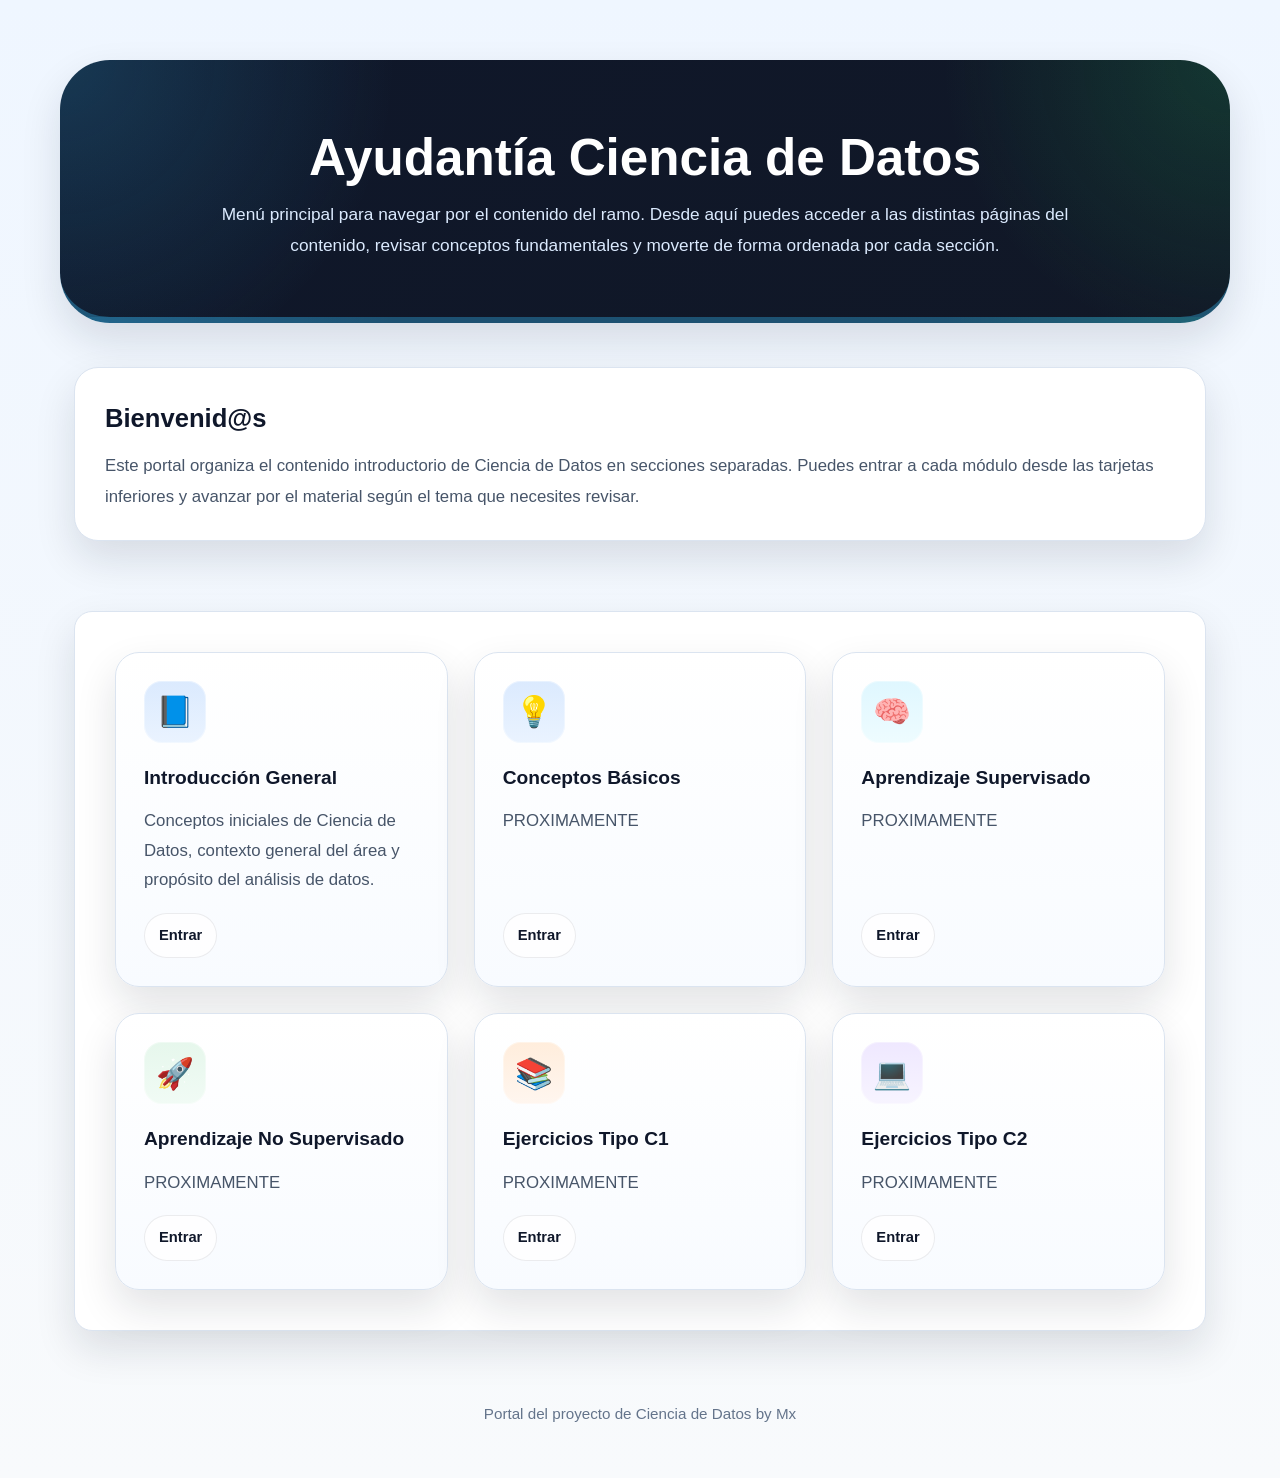
==== index.html @ c7dee8d3 "Add files via upload" ====
<!DOCTYPE html>
<html lang="es">

<head>
    <meta charset="UTF-8">
    <meta name="viewport" content="width=device-width, initial-scale=1.0">
    <title>Portal | Ciencia de Datos</title>
    <link rel="stylesheet" href="styles.css">
</head>

<body>

    <header class="Menu_Encabezado">
        <div class="Menu_Hero">
            <div class="Menu_Wrap">

                <h1 class="Menu_Titulo">
                    Ayudantía Ciencia de Datos
                </h1>

                <p class="Menu_Subtitulo">
                    Menú principal para navegar por el contenido del ramo. Desde aquí puedes acceder
                    a las distintas páginas del contenido, revisar conceptos fundamentales y moverte
                    de forma ordenada por cada sección.
                </p>
            </div>
        </div>
    </header>

    <main class="Menu_Contenido">

        <section class="Menu_Caja_Bienvenida">
            <h2>Bienvenid@s</h2>
            <p>
                Este portal organiza el contenido introductorio de Ciencia de Datos en secciones separadas.
                Puedes entrar a cada módulo desde las tarjetas inferiores y avanzar por el material
                según el tema que necesites revisar.
            </p>
        </section>

        <section class="Menu_Grid">

            <a class="Menu_Tarjeta Menu_Azul" href="introduccion.html">
                <div class="Menu_Icono">📘</div>
                <h3>Introducción General</h3>
                <p>
                    Conceptos iniciales de Ciencia de Datos, contexto general del área y propósito
                    del análisis de datos.
                </p>
                <span class="Menu_Boton">Entrar</span>
            </a>

            <a class="Menu_Tarjeta Menu_Azul" href="conceptos_basicos.html">
                <div class="Menu_Icono">💡</div>
                <h3>Conceptos Básicos</h3>
                <p>
                    PROXIMAMENTE
                </p>
                <span class="Menu_Boton">Entrar</span>
            </a>


            <a class="Menu_Tarjeta Menu_Celeste" href="supervisado.html">
                <div class="Menu_Icono">🧠</div>
                <h3>Aprendizaje Supervisado</h3>
                <p>
                    PROXIMAMENTE
                </p>
                <span class="Menu_Boton">Entrar</span>
            </a>

            <a class="Menu_Tarjeta Menu_Verde" href="nosupervisado.html">
                <div class="Menu_Icono">🚀</div>
                <h3>Aprendizaje No Supervisado</h3>
                <p>
                    PROXIMAMENTE
                </p>
                <span class="Menu_Boton">Entrar</span>
            </a>

            <a class="Menu_Tarjeta Menu_Naranja" href="eje_c1">
                <div class="Menu_Icono">📚</div>
                <h3>Ejercicios Tipo C1</h3>
                <p>
                    PROXIMAMENTE
                </p>
                <span class="Menu_Boton">Entrar</span>
            </a>

            <a class="Menu_Tarjeta Menu_Lila" href="eje_c2">
                <div class="Menu_Icono">💻</div>
                <h3>Ejercicios Tipo C2</h3>
                <p>
                    PROXIMAMENTE
                </p>
                <span class="Menu_Boton">Entrar</span>
            </a>

           

        </section>

    </main>

    <footer class="Menu_Pie">
        Portal del proyecto de Ciencia de Datos by Mx
    </footer>

</body>

</html>
---- styles.css ----
/* =========================
   INTRODUCCION HTML
   ========================= */


  :root{
    --bg:#0f172a;
    --panel:#111827;
    --panel-2:#1f2937;
    --soft:#e5eefc;
    --text:#e5e7eb;
    --muted:#94a3b8;
    --primary:#38bdf8;
    --secondary:#22c55e;
    --accent:#f59e0b;
    --card:#ffffff;
    --border:#dbe4f0;
    --shadow:0 18px 40px rgba(15,23,42,.12);
    --radius:18px;
    --max:1500px;
  }

  *{box-sizing:border-box}
  html{scroll-behavior:smooth}
  body{
    margin:50px;
    font-family:Inter, "Segoe UI", Arial, sans-serif;
    background:linear-gradient(180deg, #eff6ff 0%, #f8fafc 100%);
    color:#0f172a;
    line-height:1.75;
  }

  .hero{
    background:
      radial-gradient(circle at top left, rgba(56,189,248,.20), transparent 28%),
      radial-gradient(circle at top right, rgba(34,197,94,.18), transparent 24%),
      linear-gradient(135deg, #0f172a 0%, #111827 100%);
    color:white;
    padding:64px 28px 48px;
    border-bottom:6px solid rgba(56,189,248,.35);
    border-radius: 50px;
    text-align: center;
  }

  .wrap{
    max-width:var(--max);
    margin:0 auto;
    
  }

  .hero h1{
    margin:0 0 12px;
    font-size:clamp(2.1rem, 3.5vw, 3.35rem);
    line-height:1.1;
  }

  .hero p{
    margin:0 auto;
    max-width:920px;
    color:#dbeafe;
    font-size:1.08rem;
    text-align: center;
  }


  .badge{
    padding:9px 15px;
    border-radius:999px;
    background:rgba(255,255,255,.09);
    border:1px solid rgba(255,255,255,.16);
    color:#e2e8f0;
    font-size:.95rem;
  }

  .layout{
    max-width:var(--max);
    margin:32px auto 70px;
    padding:0 24px;
    display:grid;
    grid-template-columns:260px 1fr;
    gap:30px;
    align-items:start;
  }

  .toc{
    position:sticky;
    top:18px;
    background:white;
    border:1px solid var(--border);
    border-radius:var(--radius);
    box-shadow:var(--shadow);
    padding:24px 18px;
  }

  .toc h2{
    margin:0 0 14px;
    font-size:1.1rem;
  }

  .toc ul{
    list-style:none;
    margin:0;
    padding:0;
  }

  .toc li + li{
    margin-top:10px;
  }

  .toc a{
    text-decoration:none;
    color:#1e3a8a;
    display:block;
    padding:9px 10px;
    border-radius:10px;
    transition:.2s ease;
    font-size:.97rem;
  }

  .toc a:hover{
    background:#eff6ff;
    color:#0369a1;
  }

  main{
    display:flex;
    flex-direction:column;
    gap:40px;
  }

  section{
    background:white;
    border:1px solid var(--border);
    border-radius:var(--radius);
    box-shadow:var(--shadow);
    padding:40px;
  }

  h2{
    margin:0 0 18px;
    font-size:1.8rem;
    color:#0f172a;
  }

  h3{
    margin:28px 0 14px;
    color:#0f172a;
    font-size:1.22rem;
  }

  p{
    margin:0 0 14px;
    font-size:1.05rem;
  }

  .muted{
    color:var(--muted);
  }

  .intro-grid,
  .cards,
  .flow,
  .glossary{
    display:grid;
    gap:24px;
  }

  .intro-grid{
    grid-template-columns:repeat(auto-fit, minmax(250px,1fr));
    margin-top:18px;
  }

  .cards{
    grid-template-columns:repeat(auto-fit, minmax(280px,1fr));
    gap:28px;
    margin-top:18px;
  }

  .flow{
    grid-template-columns:repeat(auto-fit, minmax(220px,1fr));
    gap:22px;
    margin-top:18px;
  }

  .glossary{
    grid-template-columns:repeat(auto-fit, minmax(250px,1fr));
    gap:22px;
    margin-top:18px;
  }

  .card,
  .step,
  .gloss{
    border:1px solid var(--border);
    border-radius:18px;
    padding:22px;
    background:linear-gradient(180deg,#ffffff 0%, #f8fbff 100%);
  }

  .card h4,
  .step h4,
  .gloss h4{
    margin:0 0 10px;
    font-size:1.05rem;
  }

  .pill{
    display:inline-flex;
    align-self:flex-start;
    width:auto;
    padding:6px 14px;
    border-radius:999px;
    font-size:.88rem;
    font-weight:700;
    margin-bottom:14px;
    letter-spacing:.2px;
  }

  .blue{background:#e0f2fe; color:#075985}
  .green{background:#dcfce7; color:#166534}
  .orange{background:#fef3c7; color:#92400e}
  .purple{background:#ede9fe; color:#5b21b6}

  .map{
    background:linear-gradient(180deg,#f8fbff 0%, #eef6ff 100%);
    border:1px solid var(--border);
    border-radius:20px;
    padding:40px;
    overflow:auto;
    margin-top:18px;
  }

  .map h3{
    margin-top:0;
    margin-bottom:24px;
    text-align:center;
    font-size:1.35rem;
  }

  .node-center{
    text-align:center;
    margin-bottom:24px;
  }

  .node{
    display:inline-block;
    padding:12px 18px;
    border-radius:14px;
    color:white;
    font-weight:700;
    box-shadow:0 10px 22px rgba(15,23,42,.12);
  }

  .node.main{background:linear-gradient(135deg,#0284c7,#2563eb)}
  .node.sup{background:linear-gradient(135deg,#14b8a6,#0f766e)}
  .node.unsup{background:linear-gradient(135deg,#22c55e,#15803d)}
  .node.sub{background:linear-gradient(135deg,#6366f1,#4338ca)}
  .node.sub2{background:linear-gradient(135deg,#f59e0b,#d97706)}

  .branches{
    display:grid;
    grid-template-columns:1fr 1fr;
    gap:32px;
    align-items:start;
  }

  .branch{
    border:1px dashed #bfd2ee;
    border-radius:18px;
    padding:22px;
    background:white;
  }

  .branch .branch-title{
    text-align:center;
    margin-bottom:18px;
  }

  .subgrid{
    display:grid;
    grid-template-columns:1fr 1fr;
    gap:18px;
  }

  .subbox{
    border:1px solid var(--border);
    border-radius:16px;
    padding:22px;
    background:#f8fbff;
  }

  .subbox ul{
    margin:12px 0 0 20px;
    padding:0;
  }

  .subbox li{
    margin:6px 0;
    line-height:1.65;
  }

  .jupyter-box{
    display:grid;
    grid-template-columns:1.15fr .95fr;
    gap:24px;
    align-items:center;
    margin-top:18px;
  }

  .codebox{
    background:#0b1736;
    color:#e2e8f0;
    border-radius:22px;
    padding:22px 26px;
    font-family:Consolas, "Courier New", monospace;
    font-size:1rem;
    overflow:auto;
    line-height:1.9;
    box-shadow:inset 0 0 0 1px rgba(255,255,255,.04);
  }

  .table-like{
    border:1px solid var(--border);
    border-radius:14px;
    overflow:hidden;
    margin-top:18px;
  }

  .row{
    display:grid;
    grid-template-columns:1fr 1.7fr;
  }

  .row div{
    padding:15px 16px;
    border-bottom:1px solid var(--border);
  }

  .row div:first-child{
    background:#f8fafc;
    font-weight:600;
  }

  .row:last-child div{
    border-bottom:none;
  }

  .callout{
    border-left:5px solid var(--primary);
    background:#f0f9ff;
    padding:16px 18px;
    border-radius:12px;
    margin:18px 0 6px;
    font-size:1.05rem;
  }

  .library-grid{
    display:grid;
    gap:26px;
    margin-top:22px;
  }

  .library-card{
    display:grid;
    grid-template-columns:1.15fr .95fr;
    gap:26px;
    align-items:stretch;
    border:1px solid var(--border);
    border-radius:20px;
    padding:24px;
    background:linear-gradient(180deg,#ffffff 0%, #f8fbff 100%);
  }

  .library-info{
    display:flex;
    flex-direction:column;
    justify-content:center;
  }

  .library-info p{
    margin-bottom:12px;
  }

  .library-code{
    position:relative;
    background:#081633;
    color:#eef4ff;
    border-radius:22px;
    padding:24px 26px;
    font-family:Consolas, "Courier New", monospace;
    font-size:.98rem;
    line-height:1.9;
    overflow:auto;
    display:flex;
    align-items:center;
    min-height:160px;
    box-shadow:
      inset 0 0 0 1px rgba(255,255,255,.04),
      0 8px 24px rgba(8,22,51,.16);
  }

  .library-code pre{
    margin:0;
    white-space:pre-wrap;
    word-break:break-word;
  }

  .typing-cursor{
    display:inline-block;
    width:10px;
    height:1.2em;
    background:#93c5fd;
    margin-left:6px;
    vertical-align:middle;
    border-radius:2px;
    animation:blinkCursor 1s steps(1) infinite;
  }



  .process-diagram{
display:flex;
flex-wrap:wrap;
align-items:stretch;
gap:16px;
margin-top:28px;
}

.process-step{
flex:1 1 220px;
min-width:220px;
border-radius:20px;
padding:20px 18px;
border:1px solid var(--border);
box-shadow:var(--shadow);
background:#ffffff;
position:relative;
}

.process-step h4{
margin:10px 0 10px;
font-size:1.02rem;
line-height:1.35;
}

.process-step p{
margin:0;
font-size:.98rem;
line-height:1.6;
}

.step-number{
width:42px;
height:42px;
border-radius:999px;
display:flex;
align-items:center;
justify-content:center;
font-weight:700;
font-size:.9rem;
background:rgba(255,255,255,.75);
border:1px solid rgba(15,23,42,.08);
}

.process-arrow{
display:flex;
align-items:center;
justify-content:center;
font-size:28px;
font-weight:700;
color:#2563eb;
min-width:24px;
}

/* Colores */
.color-azul{
background:#e6f2ff;
}

.color-white{
background-color: white;
}
.color-celeste{
background:#eaf7fb;
}

.color-verde{
background:#eaf6ee;
}

.color-lima{
background:#f0f9e8;
}

.color-naranja{
background:#fff1e6;
}

.color-amarillo{
background:#fff9e6;
}

.color-morado{
background:#f2edff;
}

.color-rosa{
background:#fdeef4;
}

@media (max-width: 980px){
  .process-diagram{

    display:grid;

    grid-template-columns:repeat(3, 1fr);

    gap:28px;

    margin-top:30px;

    align-items:stretch;

  }

  .process-arrow{
    transform:rotate(90deg);
    min-height:24px;
  }

  .process-step{

    width:100%;
    height:180px;

    border-radius:20px;
    padding:22px;

    border:1px solid rgba(0,0,0,0.05);

    display:flex;
    flex-direction:column;
    justify-content:flex-start;

    box-shadow:0 10px 25px rgba(0,0,0,0.08);

  }
}

  @keyframes blinkCursor{
    0%, 50%{opacity:1}
    51%, 100%{opacity:0}
  }

  footer{
    max-width:var(--max);
    margin:0 auto 50px;
    padding:0 24px;
    color:#475569;
    font-size:.95rem;
  }

  @media (max-width: 1100px){
    .layout{
      grid-template-columns:1fr;
    }

    .toc{
      position:relative;
      top:auto;
    }
  }

  .step-icon{

    font-size:36px;
    margin-bottom:8px;
    text-align: center;
    align-items: center;
  }

  .step-icon img{

    width:180px;
    opacity:0.85;
    

  }

  @media (max-width: 980px){
    .jupyter-box,
    .library-card{
      grid-template-columns:1fr;
    }

    .branches{
      grid-template-columns:1fr;
    }

    .subgrid{
      grid-template-columns:1fr;
    }

    section{
      padding:28px;
    }

    .map{
      padding:28px;
    }
  }



  /* =========================
   MENU PRINCIPAL / INDEX
   ========================= */

.Menu_Encabezado {
  padding: 10px 0 10px 10px;
}

.Menu_Hero {
  background:
    radial-gradient(circle at top left, rgba(56,189,248,.20), transparent 28%),
    radial-gradient(circle at top right, rgba(34,197,94,.18), transparent 24%),
    linear-gradient(135deg, #0f172a 0%, #111827 100%);
  color: white;
  padding: 70px 32px 56px;
  border-bottom: 6px solid rgba(56,189,248,.35);
  border-radius: 50px;
  text-align: center;
  box-shadow: var(--shadow);
}

.Menu_Wrap {
  max-width: 1100px;
  margin: 0 auto;
}

.Menu_Etiqueta {
  display: inline-block;
  padding: 8px 14px;
  border-radius: 999px;
  background: rgba(255,255,255,.10);
  border: 1px solid rgba(255,255,255,.16);
  color: #e2e8f0;
  font-size: .92rem;
  margin-bottom: 18px;
}

.Menu_Titulo {
  margin: 0 0 14px;
  font-size: clamp(2.2rem, 4vw, 4rem);
  line-height: 1.08;
}

.Menu_Subtitulo {
  margin: 0 auto;
  max-width: 850px;
  color: #dbeafe;
  font-size: 1.08rem;
  line-height: 1.8;
}

.Menu_Contenido {
  max-width: var(--max);
  margin: 34px auto 70px;
  padding: 0 24px;
}

.Menu_Caja_Bienvenida {
  background: white;
  border: 1px solid var(--border);
  border-radius: 24px;
  box-shadow: var(--shadow);
  padding: 28px 30px;
  margin-bottom: 30px;
}

.Menu_Caja_Bienvenida h2 {
  margin: 0 0 10px;
  font-size: 1.6rem;
  color: #0f172a;
}

.Menu_Caja_Bienvenida p {
  margin: 0;
  color: #475569;
  line-height: 1.8;
}

.Menu_Grid {
  display: grid;
  grid-template-columns: repeat(auto-fit, minmax(280px, 1fr));
  gap: 26px;
}

.Menu_Tarjeta {
  text-decoration: none;
  color: inherit;
  background: linear-gradient(180deg, #ffffff 0%, #f8fbff 100%);
  border: 1px solid var(--border);
  border-radius: 24px;
  box-shadow: var(--shadow);
  padding: 28px;
  min-height: 240px;
  display: flex;
  flex-direction: column;
  transition: transform .22s ease, box-shadow .22s ease, border-color .22s ease;
}

.Menu_Tarjeta:hover {
  transform: translateY(-6px);
  box-shadow: 0 22px 50px rgba(15,23,42,.14);
  border-color: #c9d9ee;
}

.Menu_Icono {
  width: 62px;
  height: 62px;
  border-radius: 18px;
  display: flex;
  align-items: center;
  justify-content: center;
  font-size: 1.9rem;
  margin-bottom: 18px;
  box-shadow: inset 0 0 0 1px rgba(255,255,255,.35);
}

.Menu_Tarjeta h3 {
  margin: 0 0 12px;
  font-size: 1.2rem;
  color: #0f172a;
}

.Menu_Tarjeta p {
  margin: 0 0 18px;
  color: #475569;
  flex-grow: 1;
}

.Menu_Boton {
  display: inline-flex;
  align-self: flex-start;
  padding: 9px 14px;
  border-radius: 999px;
  font-size: .92rem;
  font-weight: 700;
  border: 1px solid rgba(15,23,42,.08);
  background: rgba(255,255,255,.75);
  color: #0f172a;
}

.Menu_Azul .Menu_Icono {
  background: linear-gradient(180deg, #dbeafe 0%, #eaf3ff 100%);
}

.Menu_Celeste .Menu_Icono {
  background: linear-gradient(180deg, #dff7ff 0%, #eefcff 100%);
}

.Menu_Verde .Menu_Icono {
  background: linear-gradient(180deg, #e6f7ec 0%, #f1fbf5 100%);
}

.Menu_Lila .Menu_Icono {
  background: linear-gradient(180deg, #efe8ff 0%, #f7f4ff 100%);
}

.Menu_Naranja .Menu_Icono {
  background: linear-gradient(180deg, #ffeddc 0%, #fff6ef 100%);
}

.Menu_Rosa .Menu_Icono {
  background: linear-gradient(180deg, #fde7f1 0%, #fff4f8 100%);
}

.Menu_Pie {
  max-width: var(--max);
  margin: 0 auto 40px;
  padding: 0 24px;
  text-align: center;
  color: #64748b;
  font-size: .95rem;
}

@media (max-width: 980px) {
  .Menu_Hero {
    padding: 54px 24px 42px;
    border-radius: 32px;
  }

  .Menu_Contenido {
    padding: 0 14px;
  }

  .Menu_Caja_Bienvenida,
  .Menu_Tarjeta {
    padding: 24px;
  }
}
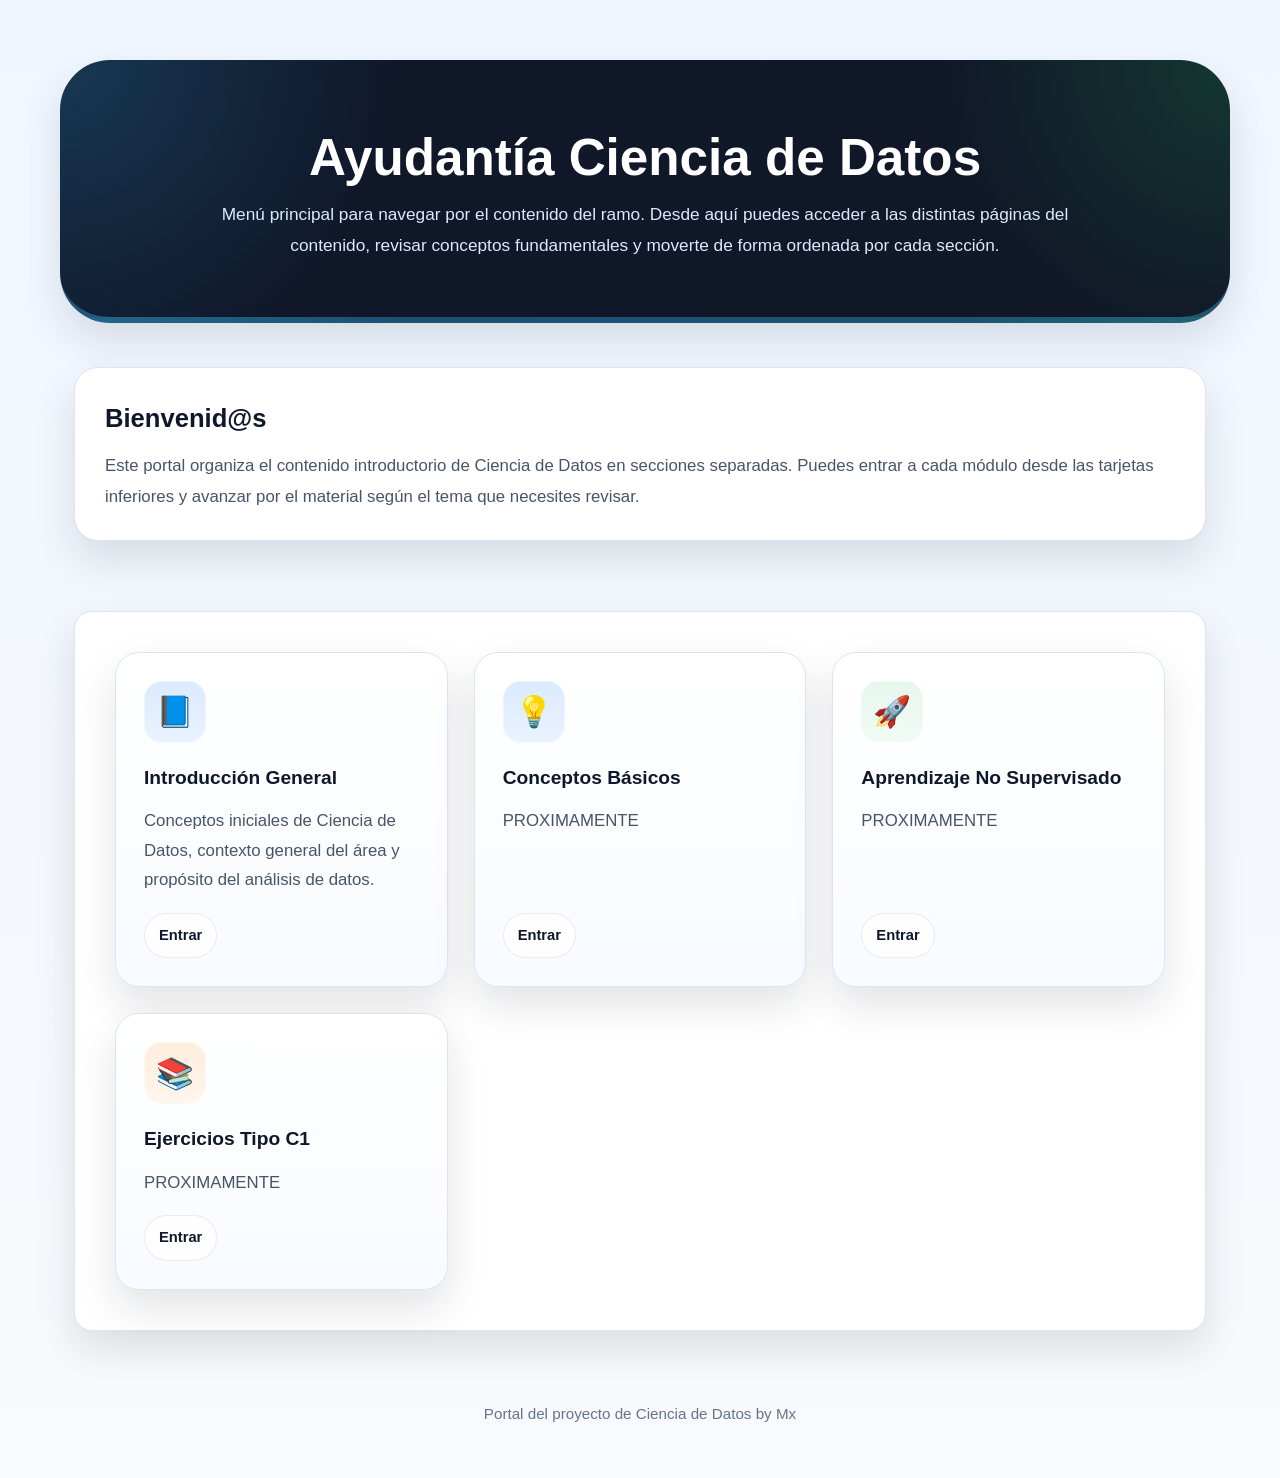
==== commit 65e15624: "cambios intro" ====
--- a/index.html
+++ b/index.html
@@ -60,15 +60,7 @@
             </a>
 
 
-            <a class="Menu_Tarjeta Menu_Celeste" href="supervisado.html">
-                <div class="Menu_Icono">🧠</div>
-                <h3>Aprendizaje Supervisado</h3>
-                <p>
-                    PROXIMAMENTE
-                </p>
-                <span class="Menu_Boton">Entrar</span>
-            </a>
-
+    
             <a class="Menu_Tarjeta Menu_Verde" href="nosupervisado.html">
                 <div class="Menu_Icono">🚀</div>
                 <h3>Aprendizaje No Supervisado</h3>
@@ -87,14 +79,6 @@
                 <span class="Menu_Boton">Entrar</span>
             </a>
 
-            <a class="Menu_Tarjeta Menu_Lila" href="eje_c2">
-                <div class="Menu_Icono">💻</div>
-                <h3>Ejercicios Tipo C2</h3>
-                <p>
-                    PROXIMAMENTE
-                </p>
-                <span class="Menu_Boton">Entrar</span>
-            </a>
 
            
 
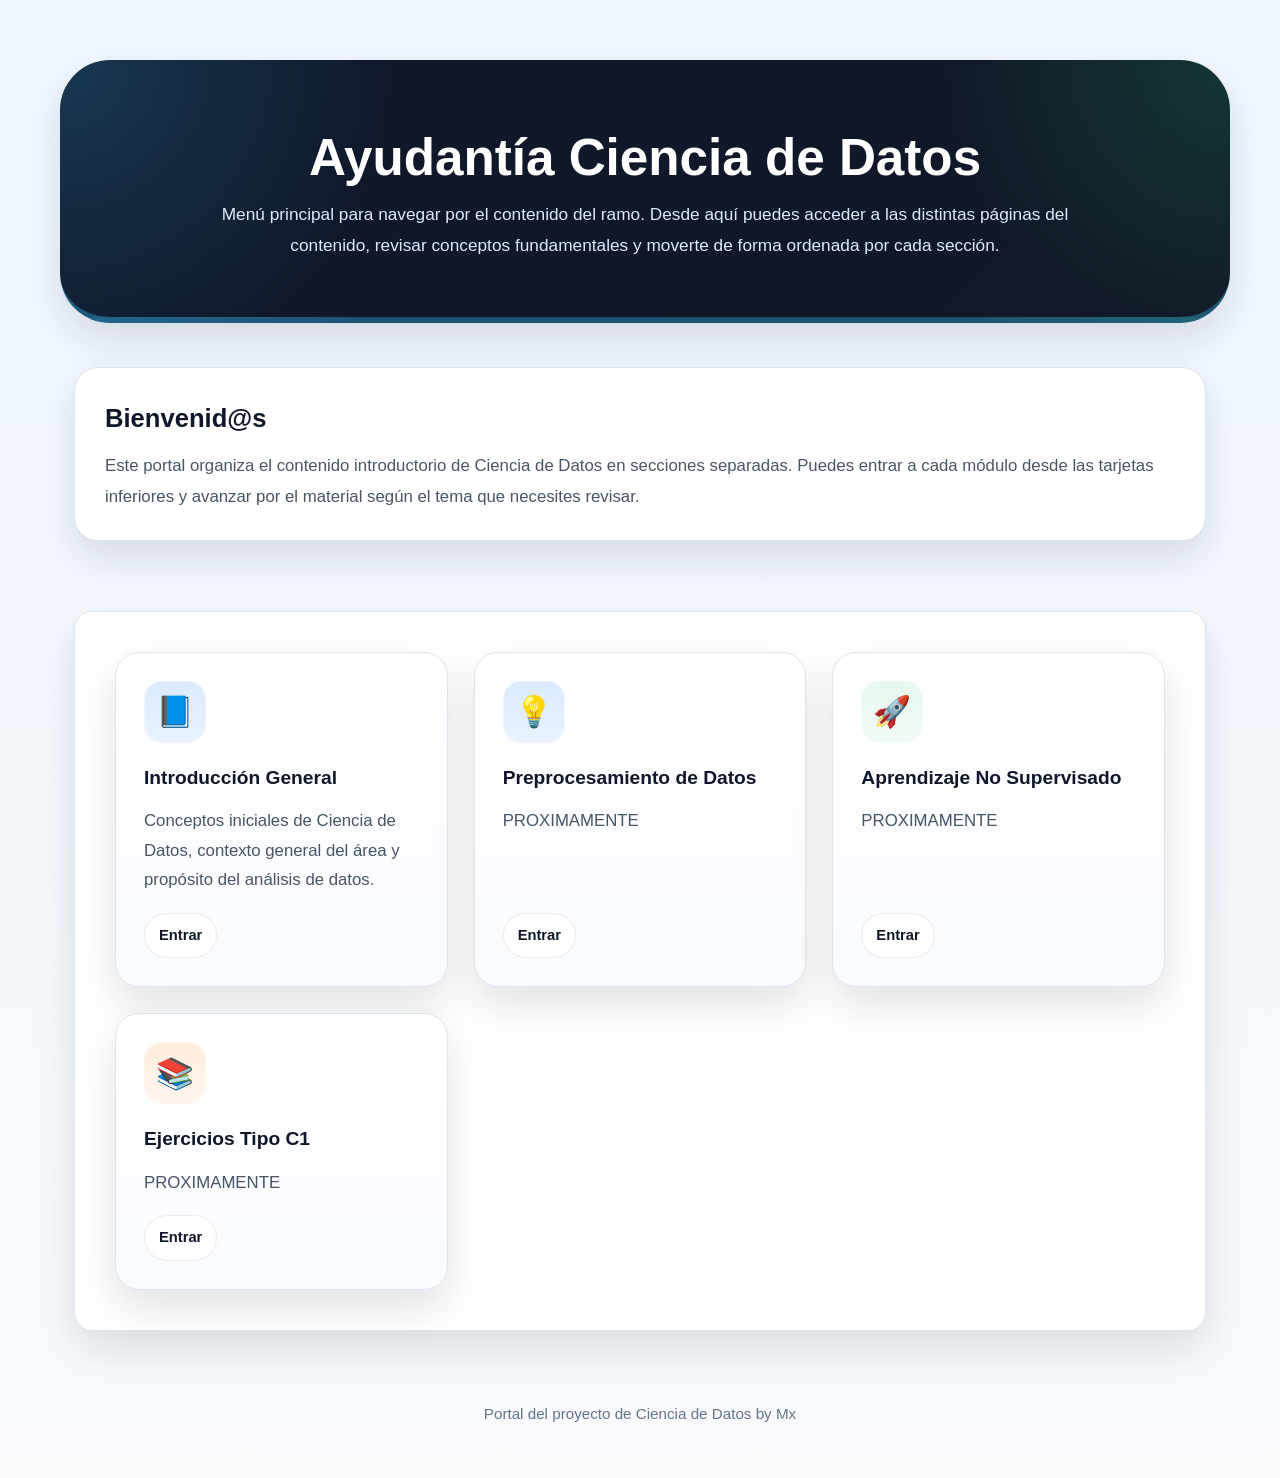
==== commit 60967e70: "preprocesamiento" ====
--- a/index.html
+++ b/index.html
@@ -50,9 +50,9 @@
                 <span class="Menu_Boton">Entrar</span>
             </a>
 
-            <a class="Menu_Tarjeta Menu_Azul" href="conceptos_basicos.html">
+            <a class="Menu_Tarjeta Menu_Azul" href="Preprocesamiento.html">
                 <div class="Menu_Icono">💡</div>
-                <h3>Conceptos Básicos</h3>
+                <h3>Preprocesamiento de Datos</h3>
                 <p>
                     PROXIMAMENTE
                 </p>
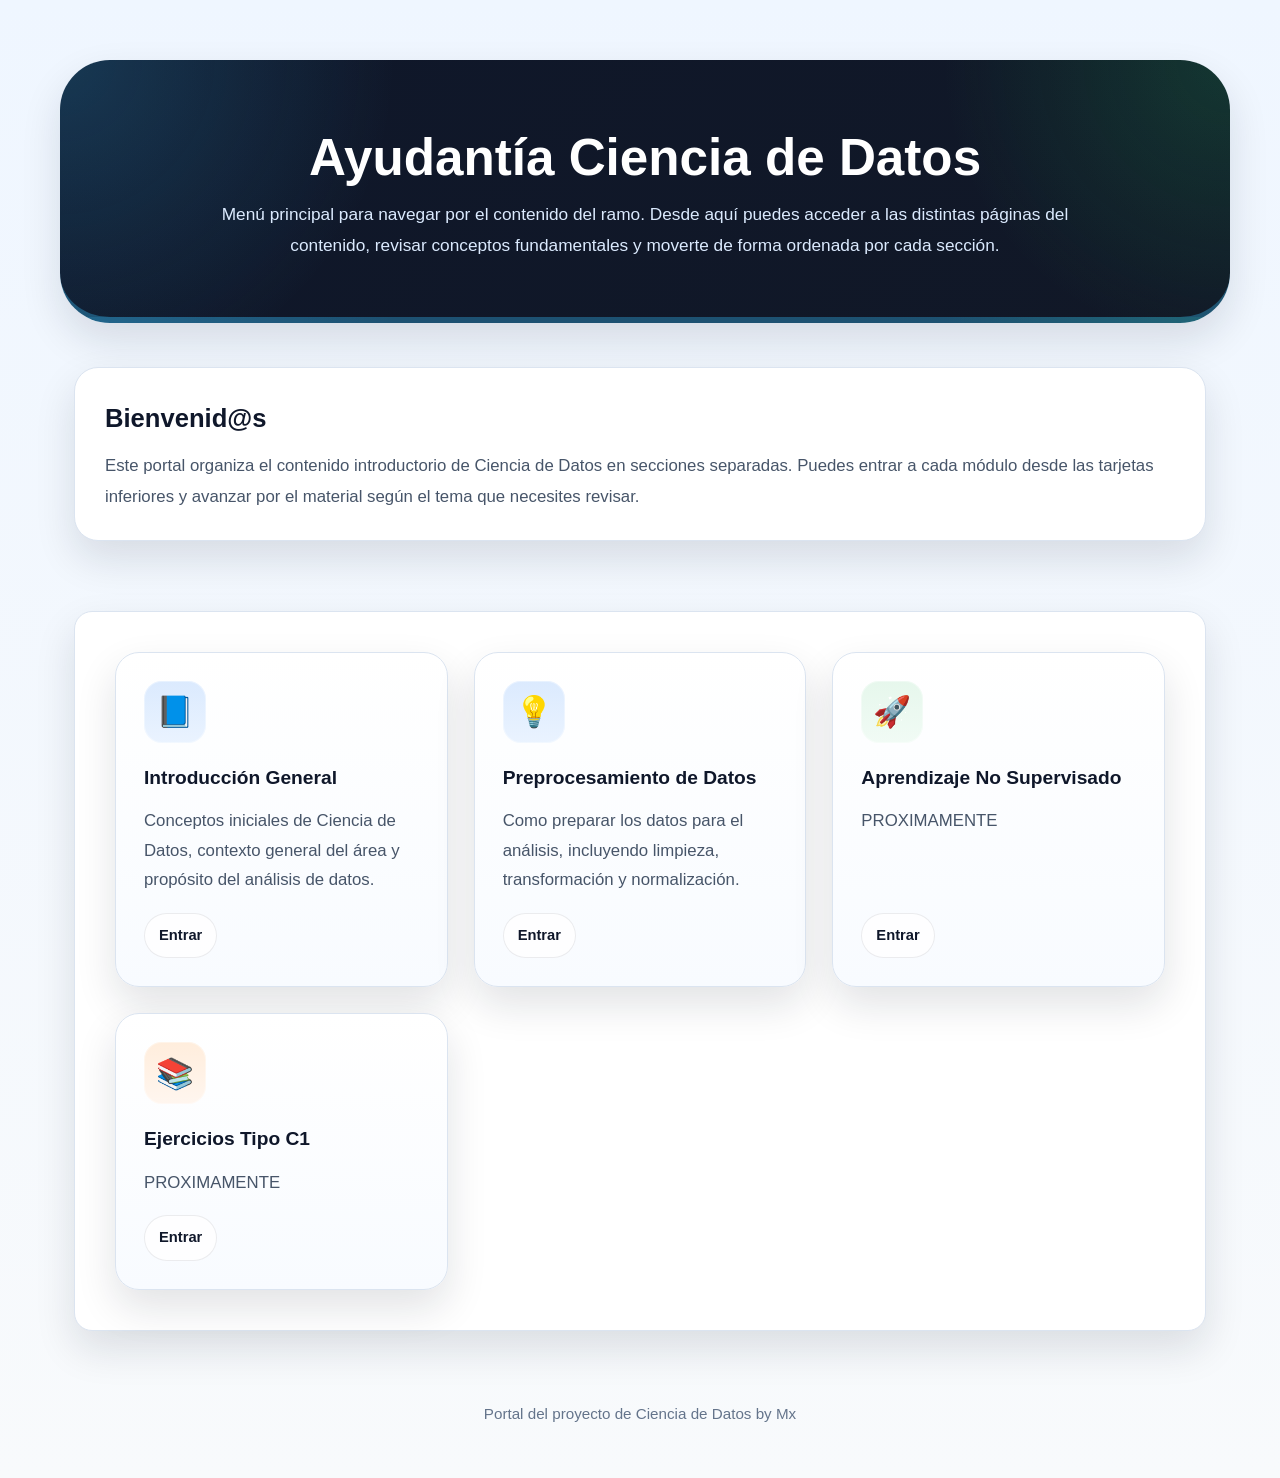
==== commit 4881fdee: "preprocesamiento_3" ====
--- a/index.html
+++ b/index.html
@@ -54,7 +54,8 @@
                 <div class="Menu_Icono">💡</div>
                 <h3>Preprocesamiento de Datos</h3>
                 <p>
-                    PROXIMAMENTE
+                    Como preparar los datos para el análisis, incluyendo limpieza, transformación
+                    y normalización.
                 </p>
                 <span class="Menu_Boton">Entrar</span>
             </a>
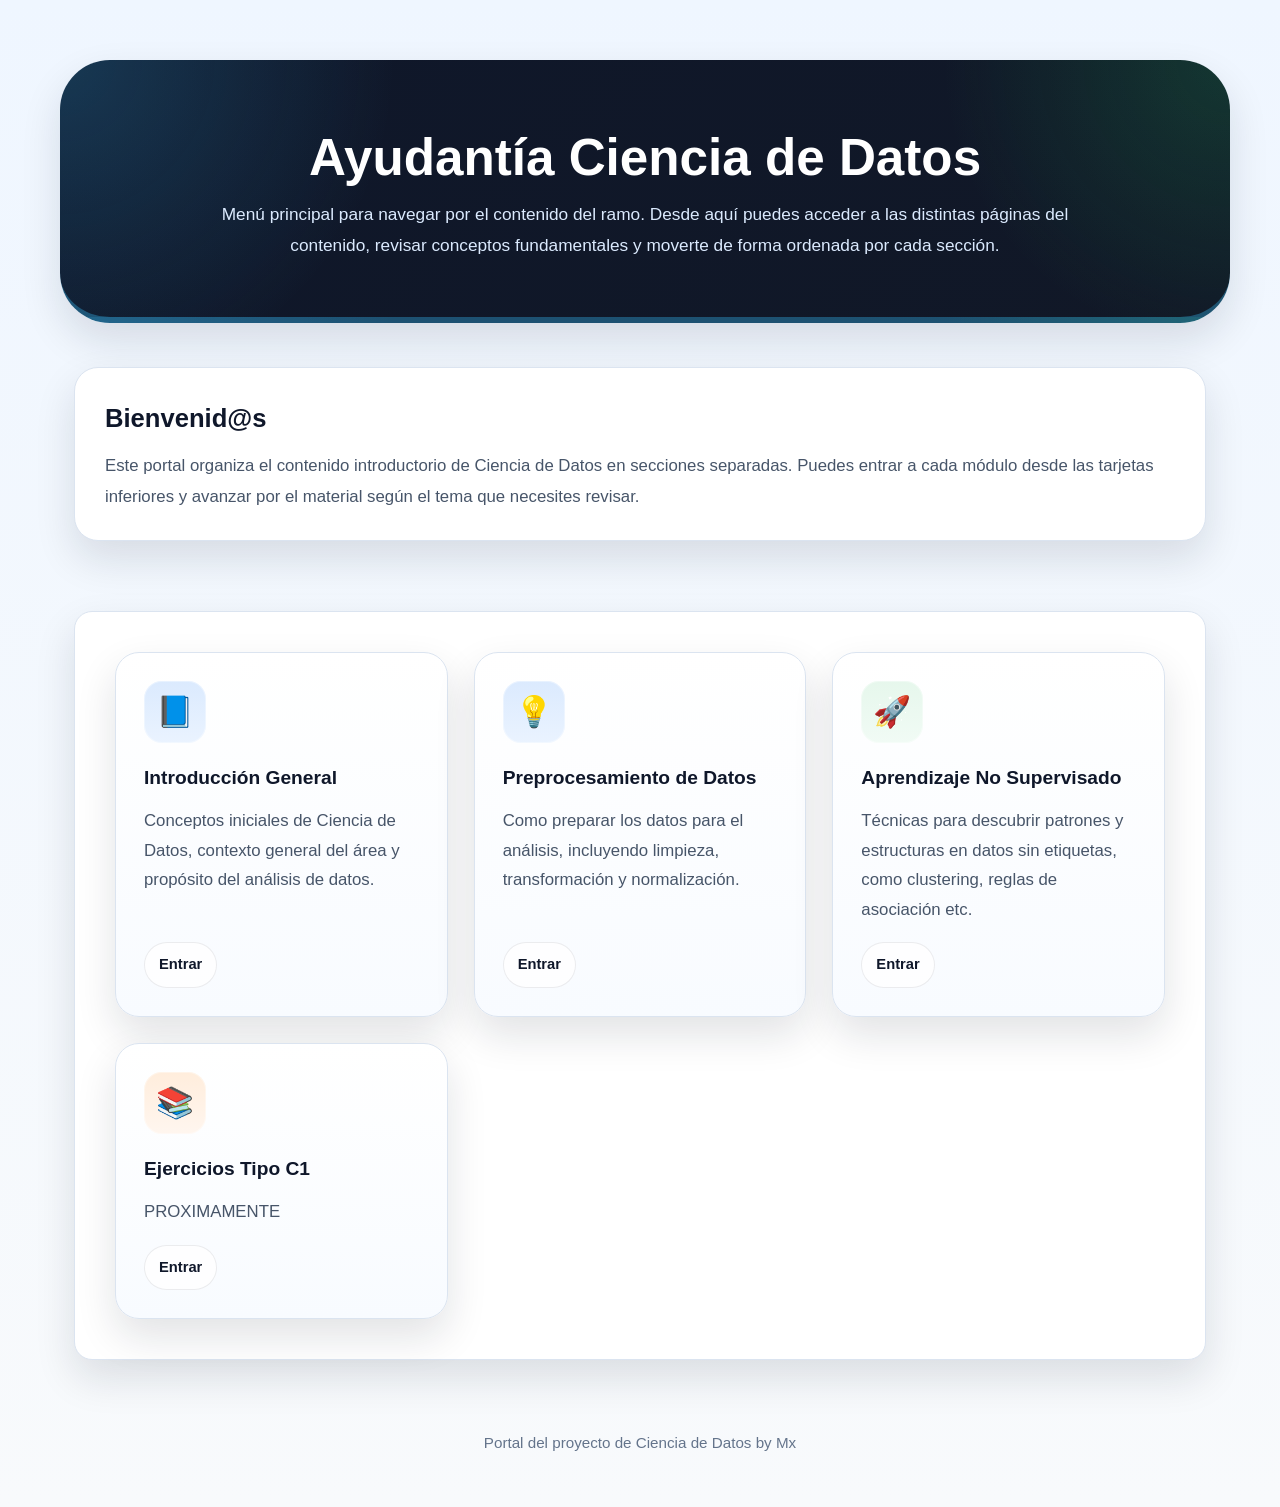
==== commit 1e74573c: "agregamos_nosupervisado_2" ====
--- a/index.html
+++ b/index.html
@@ -66,7 +66,8 @@
                 <div class="Menu_Icono">🚀</div>
                 <h3>Aprendizaje No Supervisado</h3>
                 <p>
-                    PROXIMAMENTE
+                    Técnicas para descubrir patrones y estructuras en datos sin etiquetas, como
+                    clustering, reglas de asociación etc.
                 </p>
                 <span class="Menu_Boton">Entrar</span>
             </a>
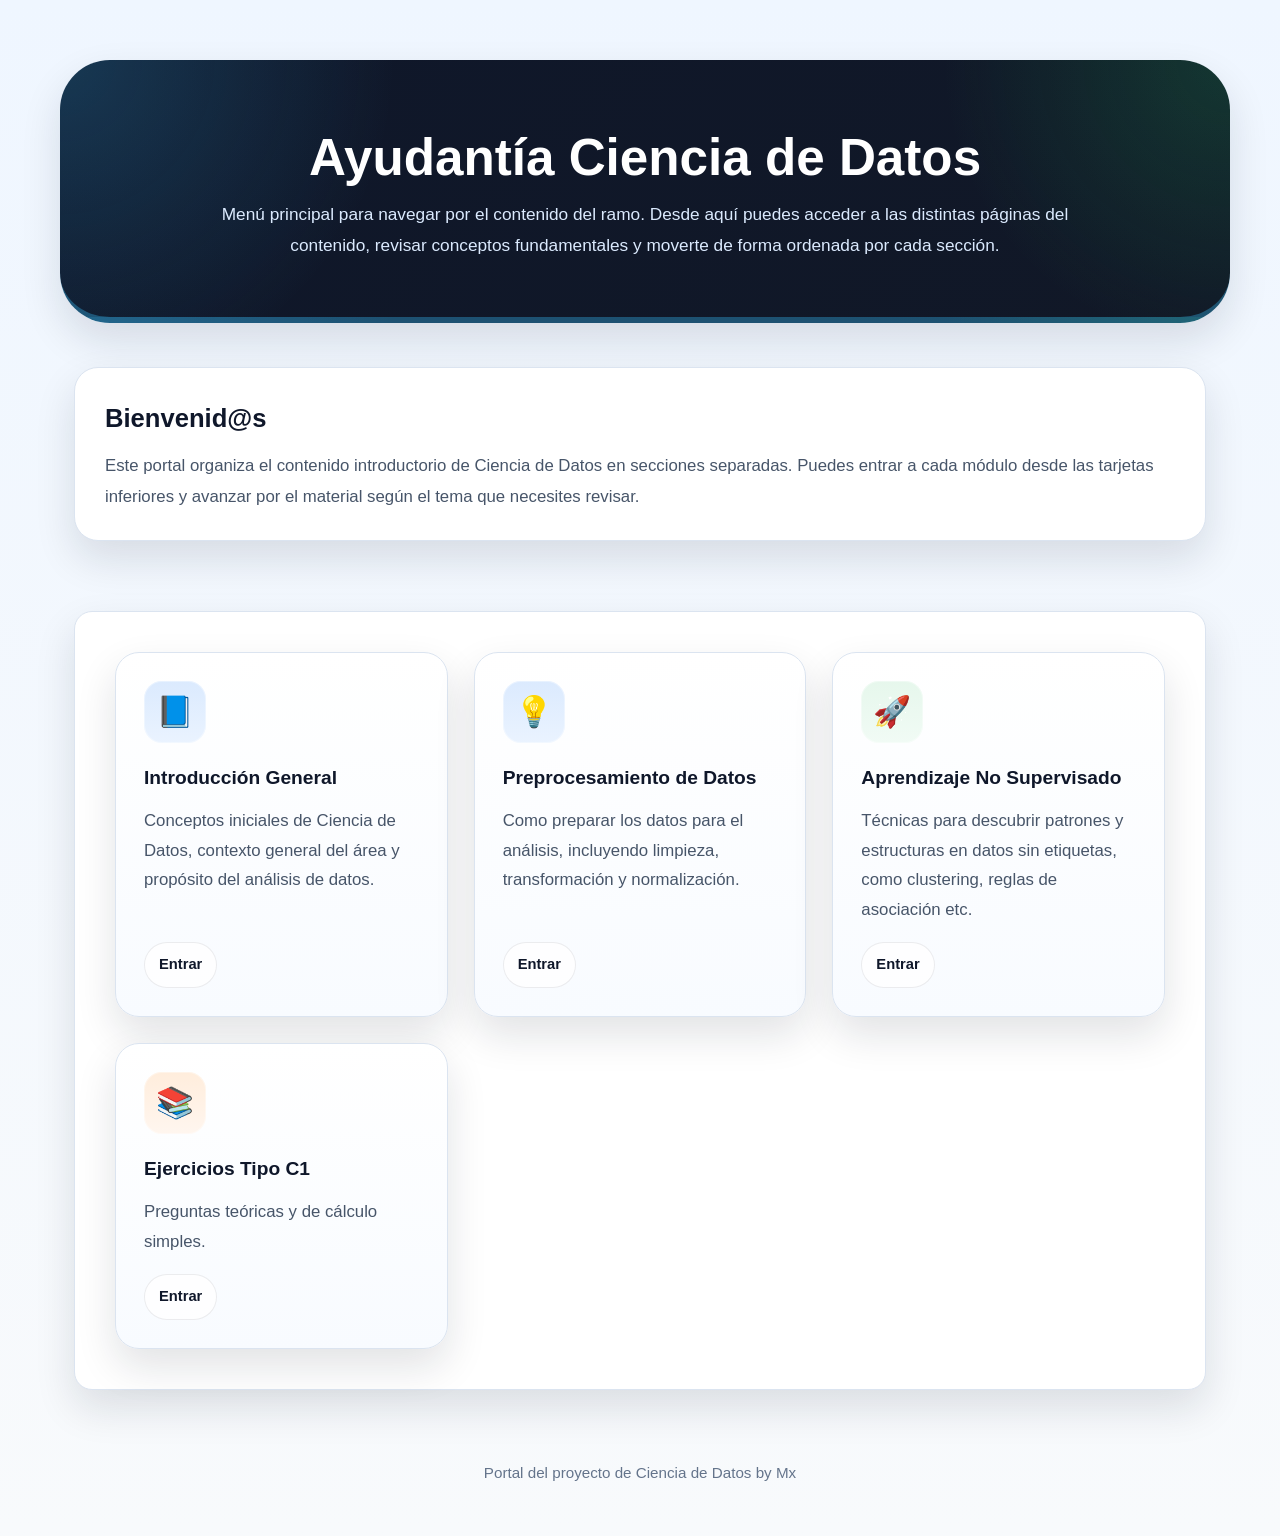
==== commit 00a490c6: "indice_2" ====
--- a/index.html
+++ b/index.html
@@ -72,11 +72,11 @@
                 <span class="Menu_Boton">Entrar</span>
             </a>
 
-            <a class="Menu_Tarjeta Menu_Naranja" href="eje_c1">
+            <a class="Menu_Tarjeta Menu_Naranja" href="eje_c1.html">
                 <div class="Menu_Icono">📚</div>
                 <h3>Ejercicios Tipo C1</h3>
                 <p>
-                    PROXIMAMENTE
+                    Preguntas teóricas y de cálculo simples. 
                 </p>
                 <span class="Menu_Boton">Entrar</span>
             </a>
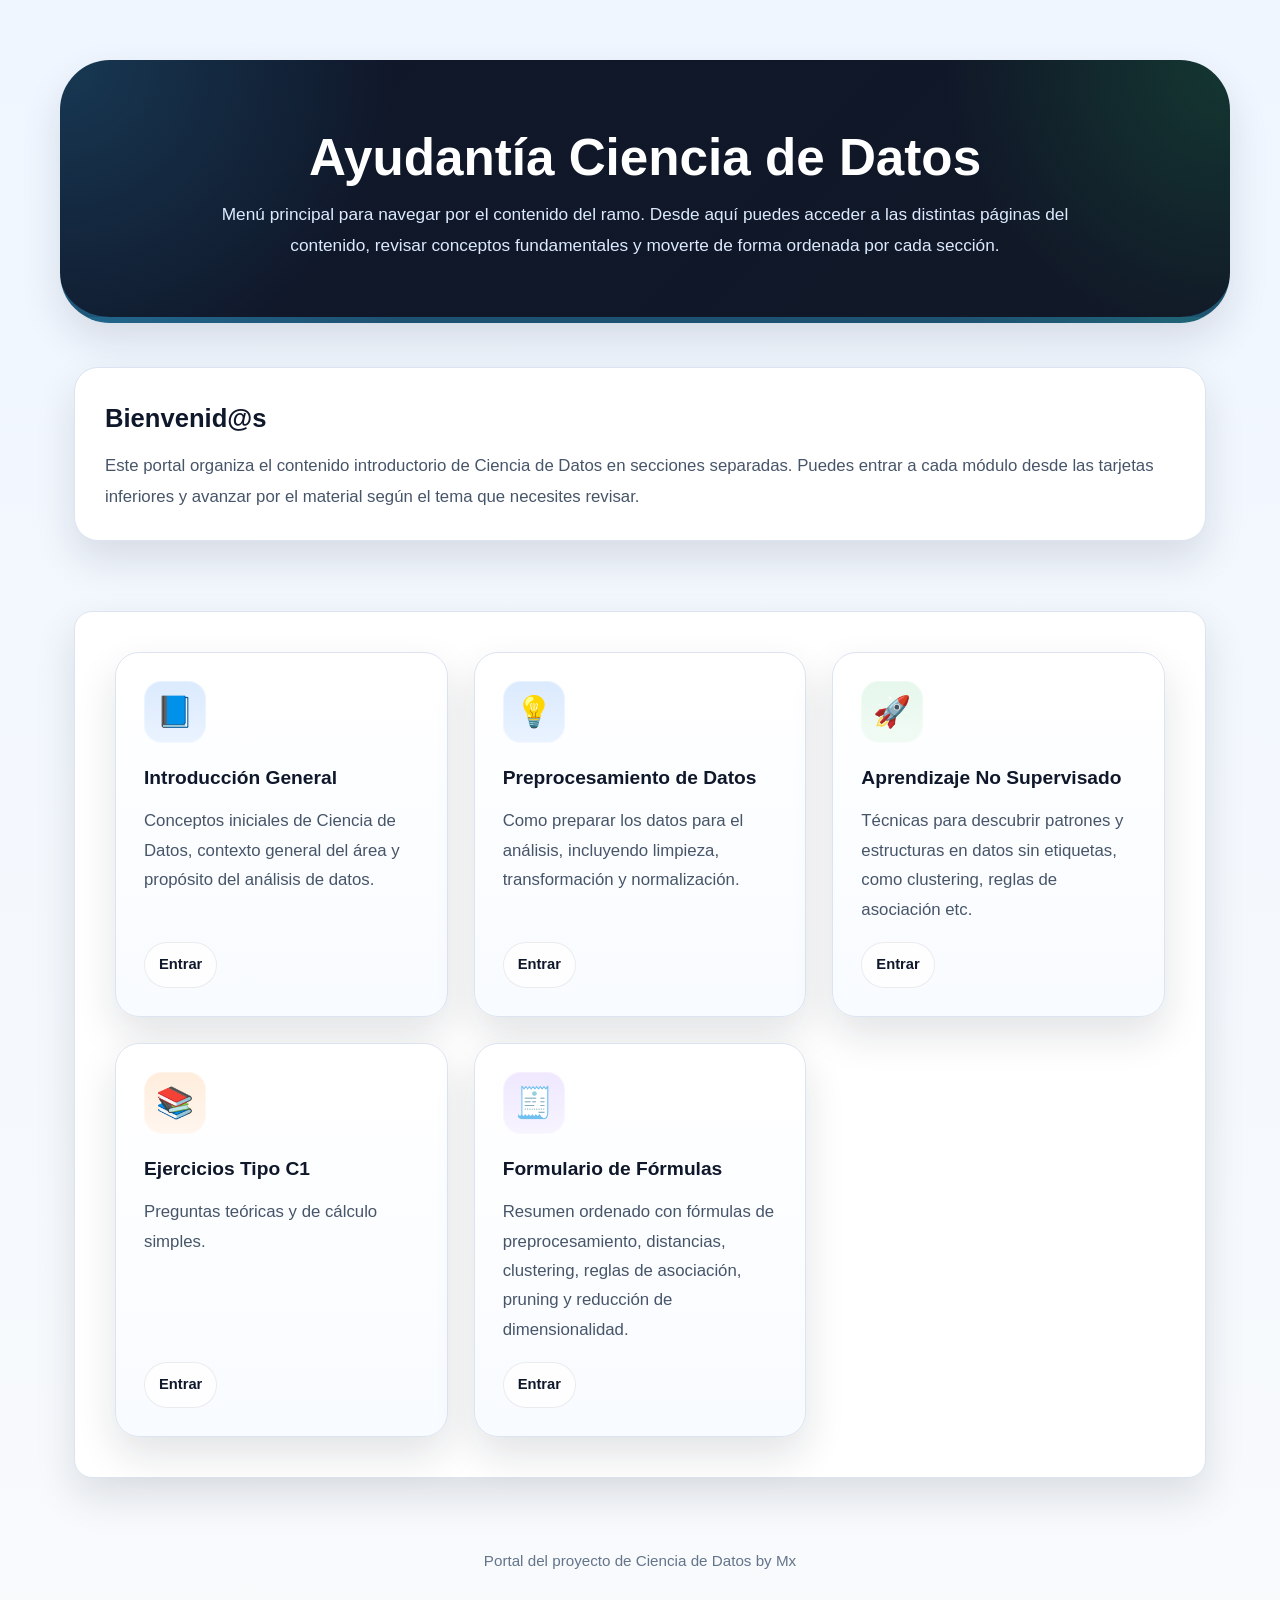
==== commit b71625e9: "form" ====
--- a/index.html
+++ b/index.html
@@ -81,6 +81,15 @@
                 <span class="Menu_Boton">Entrar</span>
             </a>
 
+            <a class="Menu_Tarjeta Menu_Lila" href="formulario_formulas.html">
+                <div class="Menu_Icono">🧾</div>
+                <h3>Formulario de Fórmulas</h3>
+                <p>
+                    Resumen ordenado con fórmulas de preprocesamiento, distancias, clustering,
+                    reglas de asociación, pruning y reducción de dimensionalidad.
+                </p>
+                <span class="Menu_Boton">Entrar</span>
+            </a>
 
            
 
